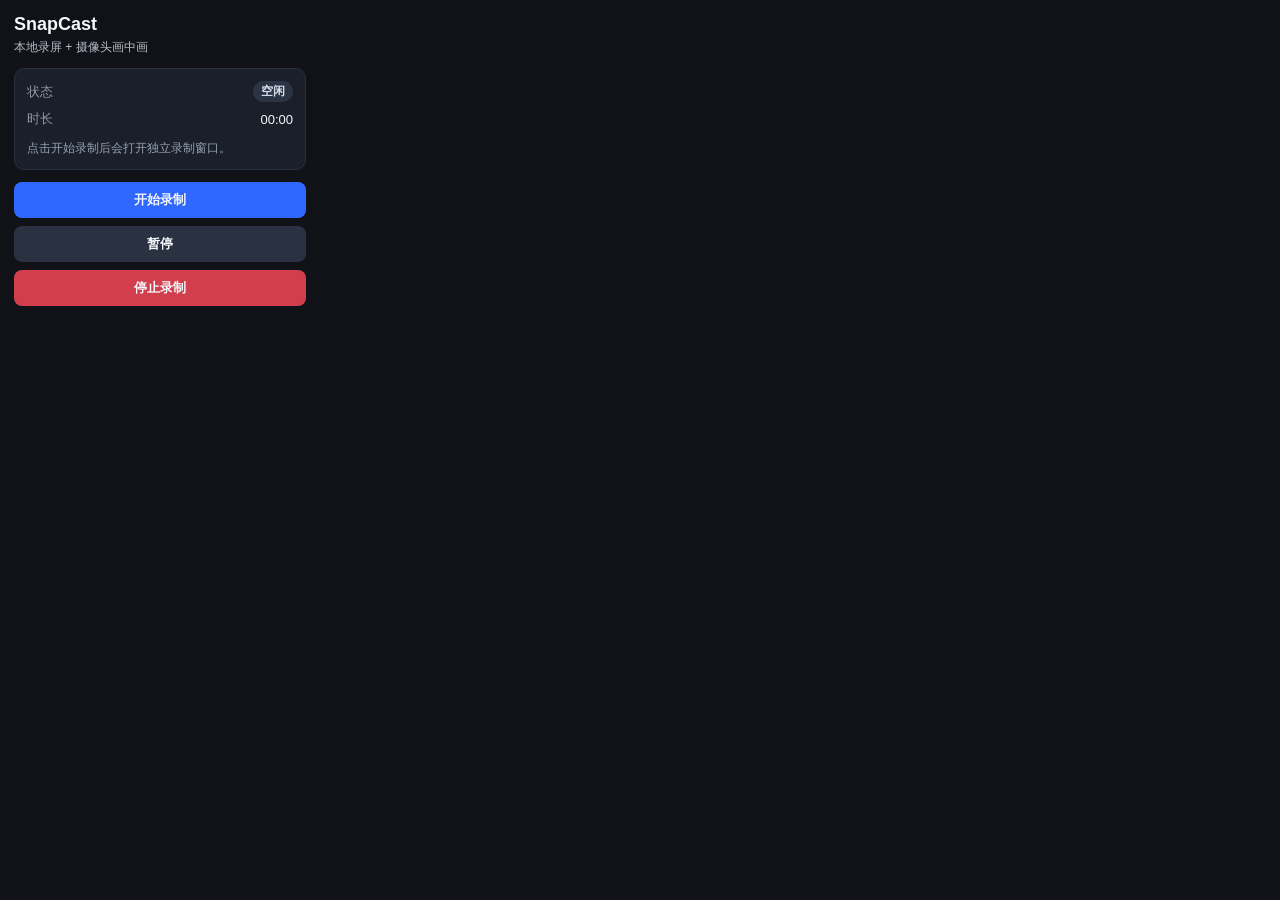
==== popup.html @ 96cd2ece "first commit" ====
<!doctype html>
<html lang="zh-CN">
  <head>
    <meta charset="UTF-8" />
    <meta name="viewport" content="width=device-width, initial-scale=1.0" />
    <title>SnapCast</title>
    <link rel="stylesheet" href="popup.css" />
  </head>
  <body>
    <main class="app">
      <header class="header">
        <h1>SnapCast</h1>
        <p>本地录屏 + 摄像头画中画</p>
      </header>

      <section class="panel">
        <div class="row">
          <span class="label">状态</span>
          <span id="statusBadge" class="badge idle">空闲</span>
        </div>
        <div class="row">
          <span class="label">时长</span>
          <span id="elapsed">00:00</span>
        </div>
        <p id="hint" class="hint">点击开始录制后会打开独立录制窗口。</p>
      </section>

      <section class="actions">
        <button id="startBtn" class="btn primary">开始录制</button>
        <button id="pauseBtn" class="btn">暂停</button>
        <button id="stopBtn" class="btn danger">停止录制</button>
      </section>
    </main>

    <script src="popup.js"></script>
  </body>
</html>
---- popup.css ----
:root {
  color-scheme: light dark;
  font-family: -apple-system, BlinkMacSystemFont, "Segoe UI", sans-serif;
}

body {
  margin: 0;
  width: 320px;
  background: #101217;
  color: #f5f7fa;
}

.app {
  padding: 14px;
}

.header h1 {
  margin: 0;
  font-size: 18px;
}

.header p {
  margin: 4px 0 0;
  font-size: 12px;
  color: #b6beca;
}

.panel {
  margin-top: 12px;
  padding: 12px;
  border-radius: 10px;
  background: #1a1f2a;
  border: 1px solid #2a3140;
}

.row {
  display: flex;
  justify-content: space-between;
  align-items: center;
  font-size: 13px;
  margin-bottom: 8px;
}

.row:last-of-type {
  margin-bottom: 0;
}

.label {
  color: #8e98a8;
}

.badge {
  padding: 2px 8px;
  border-radius: 999px;
  font-size: 12px;
  font-weight: 600;
}

.badge.idle {
  background: #2b3444;
  color: #d7deea;
}

.badge.preparing {
  background: #3f2a1d;
  color: #ffca8b;
}

.badge.recording {
  background: #3a1020;
  color: #ff6b8a;
}

.badge.paused {
  background: #3b3310;
  color: #ffe27a;
}

.badge.error {
  background: #3f1515;
  color: #ff9292;
}

.hint {
  margin: 12px 0 0;
  color: #96a1b2;
  font-size: 12px;
  line-height: 1.4;
}

.actions {
  margin-top: 12px;
  display: grid;
  grid-template-columns: 1fr;
  gap: 8px;
}

.btn {
  border: none;
  border-radius: 8px;
  padding: 9px 10px;
  font-size: 13px;
  font-weight: 600;
  cursor: pointer;
  background: #2a3140;
  color: #f5f7fa;
}

.btn.primary {
  background: #2f67ff;
}

.btn.danger {
  background: #d33e4d;
}

.btn:disabled {
  opacity: 0.5;
  cursor: not-allowed;
}
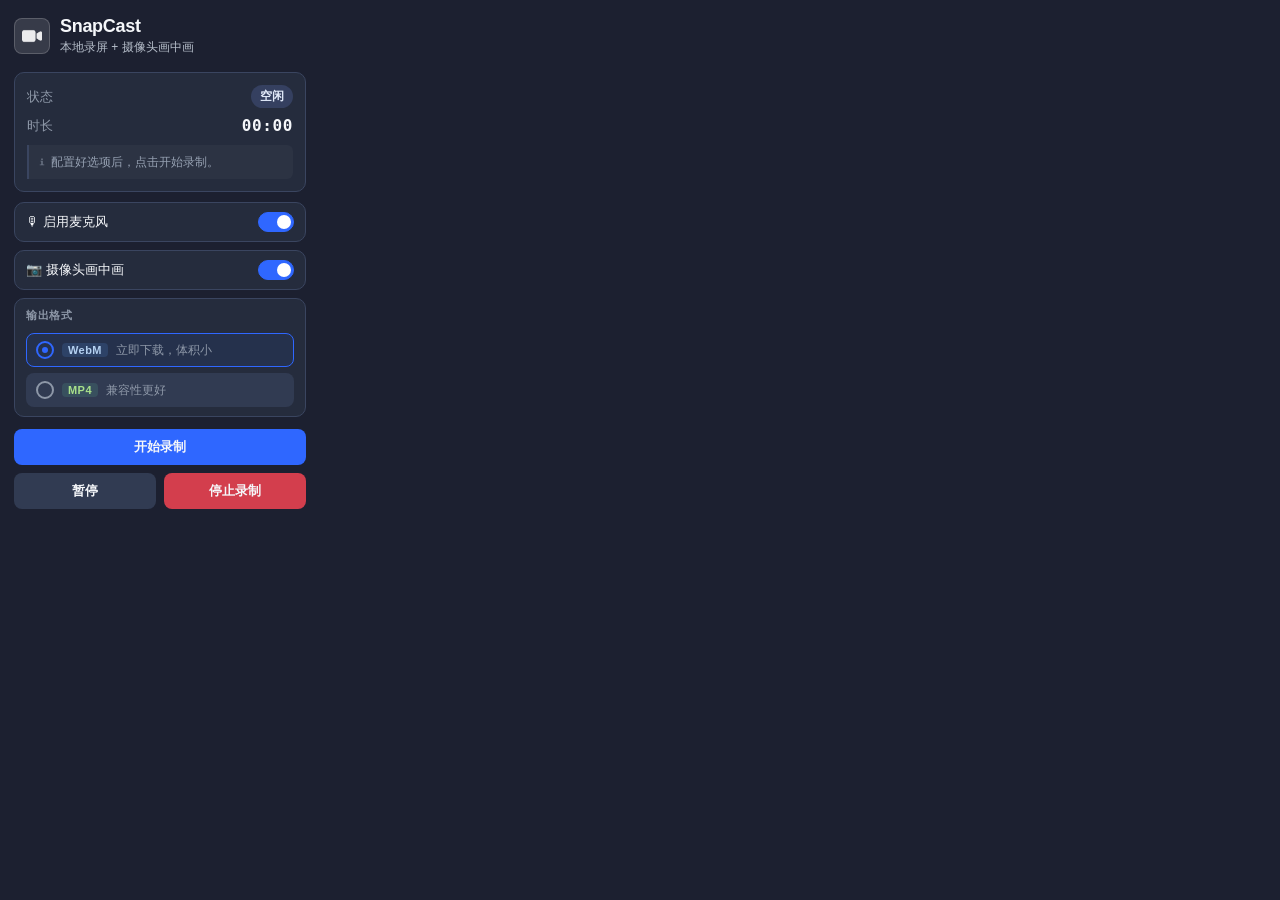
==== commit 0836b141: "new version" ====
--- a/popup.html
+++ b/popup.html
@@ -9,10 +9,16 @@
   <body>
     <main class="app">
       <header class="header">
-        <h1>SnapCast</h1>
-        <p>本地录屏 + 摄像头画中画</p>
+        <div class="header-icon-wrap">
+          <img src="video-camera.png" alt="SnapCast" class="header-icon" />
+        </div>
+        <div class="header-text">
+          <h1>SnapCast</h1>
+          <p>本地录屏 + 摄像头画中画</p>
+        </div>
       </header>
 
+      <!-- 状态面板 -->
       <section class="panel">
         <div class="row">
           <span class="label">状态</span>
@@ -22,13 +28,56 @@
           <span class="label">时长</span>
           <span id="elapsed">00:00</span>
         </div>
-        <p id="hint" class="hint">点击开始录制后会打开独立录制窗口。</p>
+        <p id="hint" class="hint">配置好选项后，点击开始录制。</p>
       </section>
 
+      <!-- 录制配置（仅空闲时显示） -->
+      <section id="configSection" class="config-section">
+        <!-- 麦克风 Toggle -->
+        <div class="field">
+          <label class="toggle-row" for="micToggle">
+            <span class="toggle-label-text">🎙 启用麦克风</span>
+            <input id="micToggle" class="toggle-input" type="checkbox" checked />
+            <span class="toggle-switch"></span>
+          </label>
+        </div>
+
+        <!-- 摄像头 Toggle -->
+        <div class="field">
+          <label class="toggle-row" for="cameraToggle">
+            <span class="toggle-label-text">📷 摄像头画中画</span>
+            <input id="cameraToggle" class="toggle-input" type="checkbox" checked />
+            <span class="toggle-switch"></span>
+          </label>
+        </div>
+
+        <!-- 输出格式 -->
+        <div class="field format-field">
+          <p class="field-label">输出格式</p>
+          <div class="format-options">
+            <label class="format-option">
+              <input type="radio" name="outputFormat" value="webm" checked />
+              <span class="format-option-dot"></span>
+              <span class="format-tag">WebM</span>
+              <span class="format-desc">立即下载，体积小</span>
+            </label>
+            <label class="format-option">
+              <input type="radio" name="outputFormat" value="mp4" />
+              <span class="format-option-dot"></span>
+              <span class="format-tag mp4">MP4</span>
+              <span class="format-desc">兼容性更好</span>
+            </label>
+          </div>
+        </div>
+      </section>
+
+      <!-- 操作按钮 -->
       <section class="actions">
         <button id="startBtn" class="btn primary">开始录制</button>
-        <button id="pauseBtn" class="btn">暂停</button>
-        <button id="stopBtn" class="btn danger">停止录制</button>
+        <div class="actions-secondary">
+          <button id="pauseBtn" class="btn">暂停</button>
+          <button id="stopBtn" class="btn danger">停止录制</button>
+        </div>
       </section>
     </main>
 
--- a/popup.css
+++ b/popup.css
@@ -1,43 +1,132 @@
+/* ============================================================
+   Design Tokens
+   ============================================================ */
 :root {
-  color-scheme: light dark;
+  /* Colors — 整体提亮一档，减少深色压迫感 */
+  --bg-base:       #1c2030;
+  --bg-surface:    #252c3d;
+  --bg-elevated:   #313b52;
+  --border-subtle: #3a4560;
+  --border-dim:    #2d3850;
+
+  --color-primary: #2f67ff;
+  --color-primary-hover: #4a7aff;
+  --color-danger:  #d33e4d;
+  --color-danger-hover: #e04f5e;
+
+  --text-primary:  #f5f7fa;
+  --text-secondary:#b6beca;
+  --text-muted:    #8e98a8;
+  --text-hint:     #96a1b2;
+
+  /* Badge colors */
+  --badge-idle-bg:      #354060;
+  --badge-idle-text:    #e0e8f8;
+  --badge-prep-bg:      #4a3220;
+  --badge-prep-text:    #ffca8b;
+  --badge-rec-bg:       #4a1428;
+  --badge-rec-text:     #ff8fab;
+  --badge-paused-bg:    #463e10;
+  --badge-paused-text:  #ffe27a;
+  --badge-error-bg:     #4a1c1c;
+  --badge-error-text:   #ffaaaa;
+
+  /* Typography */
+  --text-xs:   11px;
+  --text-sm:   12px;
+  --text-base: 13px;
+  --text-md:   14px;
+  --text-lg:   18px;
+  --text-xl:   20px;
+
+  /* Radius */
+  --radius-sm: 6px;
+  --radius-md: 8px;
+  --radius-lg: 10px;
+  --radius-pill: 999px;
+
+  /* Transition */
+  --transition-fast: 0.15s ease;
+  --transition-base: 0.2s ease;
+
   font-family: -apple-system, BlinkMacSystemFont, "Segoe UI", sans-serif;
-}
-
+  color-scheme: dark;
+}
+
+/* ============================================================
+   Base
+   ============================================================ */
 body {
   margin: 0;
   width: 320px;
-  background: #101217;
-  color: #f5f7fa;
+  background: var(--bg-base);
+  color: var(--text-primary);
 }
 
 .app {
-  padding: 14px;
-}
-
-.header h1 {
+  padding: 16px 14px 14px;
+}
+
+/* ============================================================
+   Header
+   ============================================================ */
+.header {
+  display: flex;
+  align-items: center;
+  gap: 10px;
+  padding-bottom: 4px;
+}
+
+.header-icon-wrap {
+  width: 34px;
+  height: 34px;
+  border-radius: var(--radius-md);
+  background: rgba(255, 255, 255, 0.12);
+  border: 1px solid rgba(255, 255, 255, 0.18);
+  display: flex;
+  align-items: center;
+  justify-content: center;
+  flex-shrink: 0;
+}
+
+.header-icon {
+  width: 20px;
+  height: 20px;
+  object-fit: contain;
+  /* 深色图标在暗色背景上不可见时，用 filter 变白 */
+  filter: brightness(0) invert(1);
+  opacity: 0.9;
+}
+
+.header-text h1 {
   margin: 0;
-  font-size: 18px;
-}
-
-.header p {
-  margin: 4px 0 0;
-  font-size: 12px;
-  color: #b6beca;
-}
-
+  font-size: var(--text-lg);
+  font-weight: 700;
+  letter-spacing: -0.3px;
+}
+
+.header-text p {
+  margin: 2px 0 0;
+  font-size: var(--text-sm);
+  color: var(--text-secondary);
+}
+
+/* ============================================================
+   Panel (status info)
+   ============================================================ */
 .panel {
   margin-top: 12px;
   padding: 12px;
-  border-radius: 10px;
-  background: #1a1f2a;
-  border: 1px solid #2a3140;
+  border-radius: var(--radius-lg);
+  background: var(--bg-surface);
+  border: 1px solid var(--border-subtle);
 }
 
 .row {
   display: flex;
   justify-content: space-between;
   align-items: center;
-  font-size: 13px;
+  font-size: var(--text-base);
   margin-bottom: 8px;
 }
 
@@ -46,48 +135,87 @@
 }
 
 .label {
-  color: #8e98a8;
-}
-
+  color: var(--text-muted);
+}
+
+/* Elapsed timer */
+#elapsed {
+  font-family: "SF Mono", "Fira Code", "Consolas", monospace;
+  font-size: 16px;
+  font-weight: 600;
+  color: var(--text-primary);
+  letter-spacing: 0.04em;
+}
+
+/* ============================================================
+   Badge
+   ============================================================ */
 .badge {
-  padding: 2px 8px;
-  border-radius: 999px;
+  padding: 3px 9px;
+  border-radius: var(--radius-pill);
+  font-size: var(--text-sm);
+  font-weight: 600;
+}
+
+.badge.idle {
+  background: var(--badge-idle-bg);
+  color: var(--badge-idle-text);
+}
+
+.badge.preparing {
+  background: var(--badge-prep-bg);
+  color: var(--badge-prep-text);
+}
+
+.badge.recording {
+  background: var(--badge-rec-bg);
+  color: var(--badge-rec-text);
+  animation: badge-blink 1.4s ease-in-out infinite;
+}
+
+.badge.paused {
+  background: var(--badge-paused-bg);
+  color: var(--badge-paused-text);
+}
+
+.badge.error {
+  background: var(--badge-error-bg);
+  color: var(--badge-error-text);
+}
+
+@keyframes badge-blink {
+  0%, 100% { opacity: 1; }
+  50%       { opacity: 0.55; }
+}
+
+/* ============================================================
+   Hint
+   ============================================================ */
+.hint {
+  margin: 10px 0 0;
+  color: var(--text-hint);
+  font-size: var(--text-sm);
+  line-height: 1.5;
+  display: flex;
+  align-items: flex-start;
+  gap: 6px;
+  padding: 8px 10px;
+  background: rgba(255,255,255,0.03);
+  border-left: 2px solid var(--border-subtle);
+  border-radius: 0 var(--radius-sm) var(--radius-sm) 0;
+}
+
+.hint::before {
+  content: "ℹ";
   font-size: 12px;
-  font-weight: 600;
-}
-
-.badge.idle {
-  background: #2b3444;
-  color: #d7deea;
-}
-
-.badge.preparing {
-  background: #3f2a1d;
-  color: #ffca8b;
-}
-
-.badge.recording {
-  background: #3a1020;
-  color: #ff6b8a;
-}
-
-.badge.paused {
-  background: #3b3310;
-  color: #ffe27a;
-}
-
-.badge.error {
-  background: #3f1515;
-  color: #ff9292;
-}
-
-.hint {
-  margin: 12px 0 0;
-  color: #96a1b2;
-  font-size: 12px;
-  line-height: 1.4;
-}
-
+  opacity: 0.6;
+  flex-shrink: 0;
+  line-height: 1.5;
+}
+
+/* ============================================================
+   Actions / Buttons
+   ============================================================ */
 .actions {
   margin-top: 12px;
   display: grid;
@@ -95,26 +223,231 @@
   gap: 8px;
 }
 
+.actions-secondary {
+  display: grid;
+  grid-template-columns: 1fr 1fr;
+  gap: 8px;
+}
+
 .btn {
   border: none;
-  border-radius: 8px;
+  border-radius: var(--radius-md);
   padding: 9px 10px;
-  font-size: 13px;
+  font-size: var(--text-base);
   font-weight: 600;
   cursor: pointer;
-  background: #2a3140;
-  color: #f5f7fa;
+  background: var(--bg-elevated);
+  color: var(--text-primary);
+  transition: background var(--transition-fast),
+              transform var(--transition-fast),
+              opacity var(--transition-fast);
+  outline: none;
+}
+
+.btn:hover:not(:disabled) {
+  background: #323d50;
+}
+
+.btn:active:not(:disabled) {
+  transform: scale(0.97);
 }
 
 .btn.primary {
-  background: #2f67ff;
+  background: var(--color-primary);
+}
+
+.btn.primary:hover:not(:disabled) {
+  background: var(--color-primary-hover);
 }
 
 .btn.danger {
-  background: #d33e4d;
+  background: var(--color-danger);
+}
+
+.btn.danger:hover:not(:disabled) {
+  background: var(--color-danger-hover);
 }
 
 .btn:disabled {
-  opacity: 0.5;
+  opacity: 0.4;
   cursor: not-allowed;
 }
+
+.btn:focus-visible {
+  box-shadow: 0 0 0 2px var(--color-primary);
+}
+
+/* ============================================================
+   Config Section（录制配置，迁移自 recorder）
+   ============================================================ */
+.config-section {
+  display: flex;
+  flex-direction: column;
+  gap: 8px;
+  margin-top: 10px;
+}
+
+.config-section.hidden {
+  display: none;
+}
+
+.field {
+  background: var(--bg-surface);
+  border: 1px solid var(--border-subtle);
+  border-radius: var(--radius-lg);
+  padding: 9px 11px;
+  font-size: var(--text-md);
+}
+
+/* Toggle Switch */
+.toggle-row {
+  display: flex;
+  align-items: center;
+  justify-content: space-between;
+  gap: 10px;
+  cursor: pointer;
+}
+
+.toggle-label-text {
+  color: var(--text-primary);
+  font-size: var(--text-base);
+  user-select: none;
+}
+
+.toggle-input { display: none; }
+
+.toggle-switch {
+  position: relative;
+  width: 36px;
+  height: 20px;
+  flex-shrink: 0;
+}
+
+.toggle-switch::before {
+  content: "";
+  position: absolute;
+  inset: 0;
+  background: var(--bg-elevated);
+  border-radius: var(--radius-pill);
+  border: 1px solid var(--border-subtle);
+  transition: background var(--transition-base), border-color var(--transition-base);
+}
+
+.toggle-switch::after {
+  content: "";
+  position: absolute;
+  top: 3px;
+  left: 3px;
+  width: 14px;
+  height: 14px;
+  border-radius: 50%;
+  background: var(--text-muted);
+  transition: transform var(--transition-base), background var(--transition-base);
+}
+
+.toggle-input:checked + .toggle-switch::before {
+  background: var(--color-primary);
+  border-color: var(--color-primary);
+}
+
+.toggle-input:checked + .toggle-switch::after {
+  transform: translateX(16px);
+  background: #fff;
+}
+
+/* Format Field */
+.format-field {
+  display: flex;
+  flex-direction: column;
+  gap: 8px;
+}
+
+.field-label {
+  margin: 0 0 2px;
+  font-size: var(--text-xs);
+  font-weight: 700;
+  color: var(--text-muted);
+  text-transform: uppercase;
+  letter-spacing: 0.06em;
+}
+
+.format-options {
+  display: flex;
+  flex-direction: column;
+  gap: 6px;
+}
+
+.format-option {
+  display: flex;
+  align-items: center;
+  gap: 8px;
+  cursor: pointer;
+  padding: 7px 9px;
+  border-radius: var(--radius-md);
+  border: 1px solid transparent;
+  background: var(--bg-elevated);
+  transition: border-color var(--transition-base), background var(--transition-base);
+}
+
+.format-option:has(input:checked) {
+  border-color: var(--color-primary);
+  background: rgba(47, 103, 255, 0.08);
+}
+
+.format-option input[type="radio"] { display: none; }
+
+.format-option-dot {
+  width: 14px;
+  height: 14px;
+  border-radius: 50%;
+  border: 2px solid var(--text-muted);
+  display: flex;
+  align-items: center;
+  justify-content: center;
+  flex-shrink: 0;
+  transition: border-color var(--transition-fast);
+}
+
+.format-option:has(input:checked) .format-option-dot {
+  border-color: var(--color-primary);
+}
+
+.format-option-dot::after {
+  content: "";
+  width: 6px;
+  height: 6px;
+  border-radius: 50%;
+  background: var(--color-primary);
+  opacity: 0;
+  transform: scale(0.5);
+  transition: opacity var(--transition-fast), transform var(--transition-fast);
+}
+
+.format-option:has(input:checked) .format-option-dot::after {
+  opacity: 1;
+  transform: scale(1);
+}
+
+.format-tag {
+  display: inline-block;
+  padding: 1px 6px;
+  border-radius: 4px;
+  font-size: var(--text-xs);
+  font-weight: 700;
+  background: rgba(91, 159, 255, 0.15);
+  color: #b4d0f0;
+  letter-spacing: 0.04em;
+  flex-shrink: 0;
+}
+
+.format-tag.mp4 {
+  background: rgba(110, 231, 183, 0.12);
+  color: #a8e08a;
+}
+
+.format-desc {
+  color: var(--text-muted);
+  font-size: var(--text-sm);
+  line-height: 1.4;
+  flex: 1;
+}
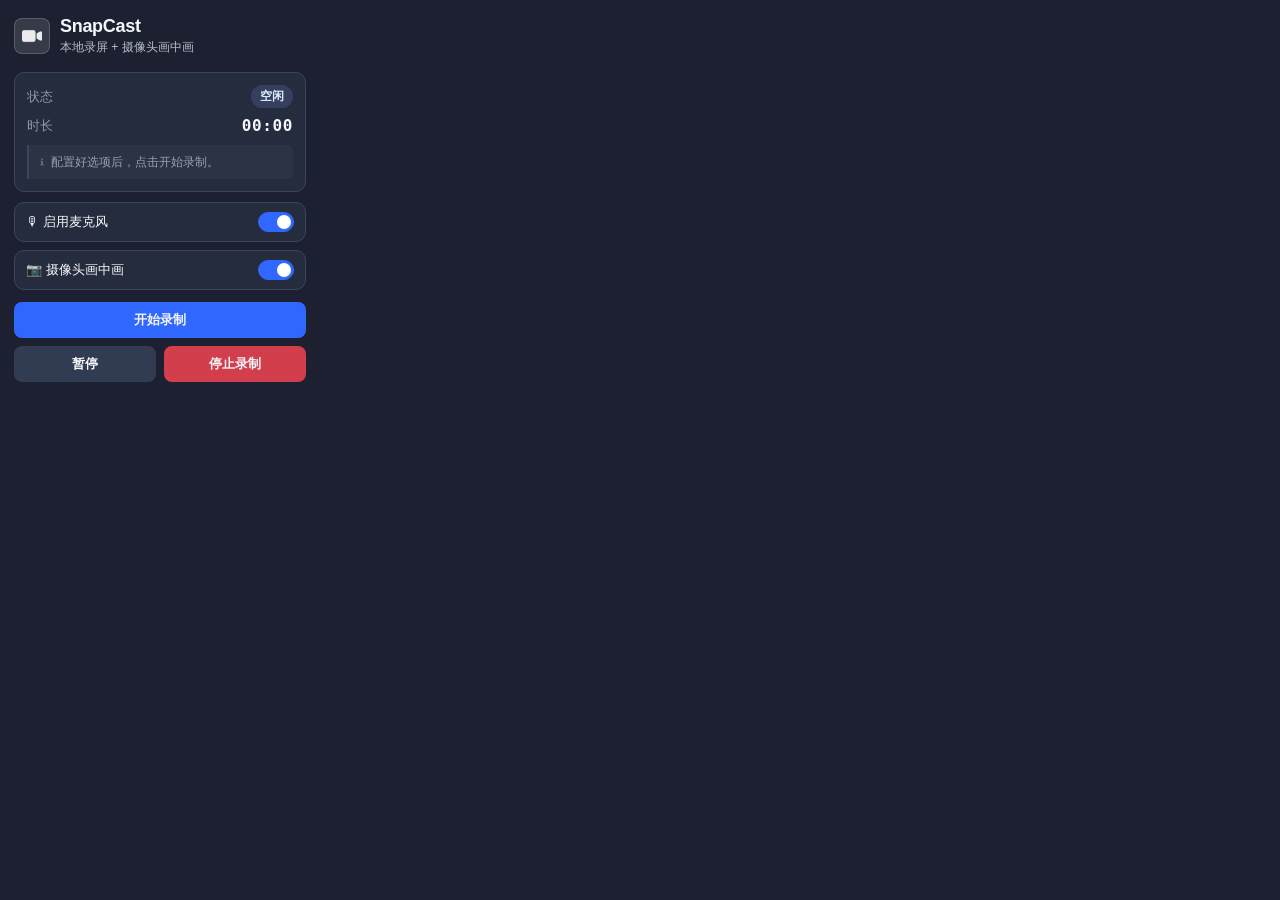
==== commit 7e5917f5: "refactor(mp4): 移除 MP4 转码功能，回归纯 WebM 录制架构 - 删除 recorder.html/css/js 及 vendor/ffmpeg* 全部转码相关文件  - 移除 m" ====
--- a/popup.html
+++ b/popup.html
@@ -51,24 +51,6 @@
           </label>
         </div>
 
-        <!-- 输出格式 -->
-        <div class="field format-field">
-          <p class="field-label">输出格式</p>
-          <div class="format-options">
-            <label class="format-option">
-              <input type="radio" name="outputFormat" value="webm" checked />
-              <span class="format-option-dot"></span>
-              <span class="format-tag">WebM</span>
-              <span class="format-desc">立即下载，体积小</span>
-            </label>
-            <label class="format-option">
-              <input type="radio" name="outputFormat" value="mp4" />
-              <span class="format-option-dot"></span>
-              <span class="format-tag mp4">MP4</span>
-              <span class="format-desc">兼容性更好</span>
-            </label>
-          </div>
-        </div>
       </section>
 
       <!-- 操作按钮 -->
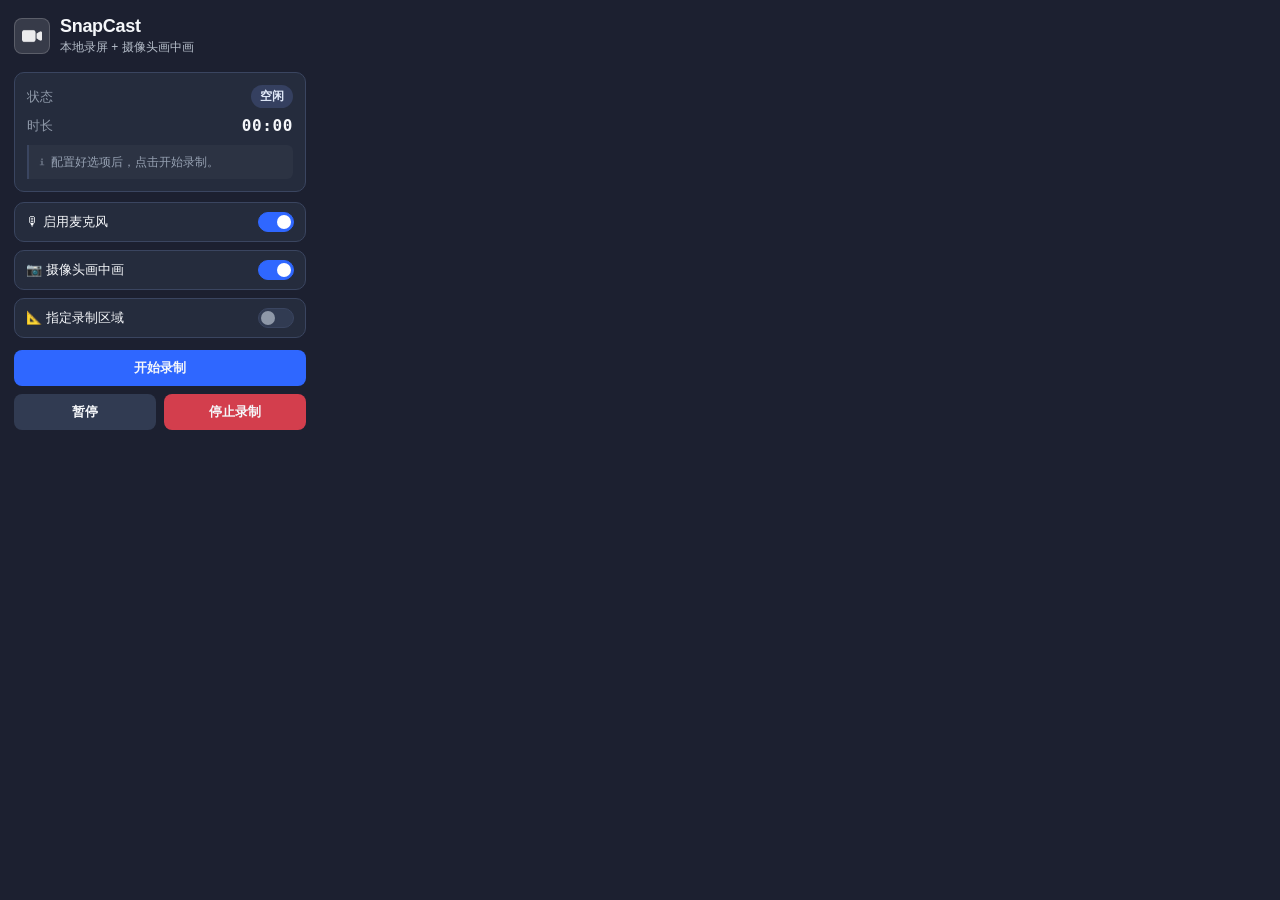
==== commit 8781ef9d: "feat(recorder): 实现 F3 区域录制功能" ====
--- a/popup.html
+++ b/popup.html
@@ -51,6 +51,16 @@
           </label>
         </div>
 
+        <!-- 区域录制 Toggle -->
+        <div class="field">
+          <label class="toggle-row" for="cropToggle">
+            <span class="toggle-label-text">📐 指定录制区域</span>
+            <input id="cropToggle" class="toggle-input" type="checkbox" />
+            <span class="toggle-switch"></span>
+          </label>
+          <p id="cropHint" class="field-hint">开始后将进入选区模式，请框选录制范围。</p>
+        </div>
+
       </section>
 
       <!-- 操作按钮 -->
--- a/popup.css
+++ b/popup.css
@@ -451,3 +451,12 @@
   line-height: 1.4;
   flex: 1;
 }
+
+/* 区域录制提示文字 */
+.field-hint {
+  margin: 6px 0 0;
+  font-size: var(--text-sm);
+  color: var(--text-hint);
+  line-height: 1.4;
+  display: none; /* 默认隐藏，由 JS 控制 */
+}
